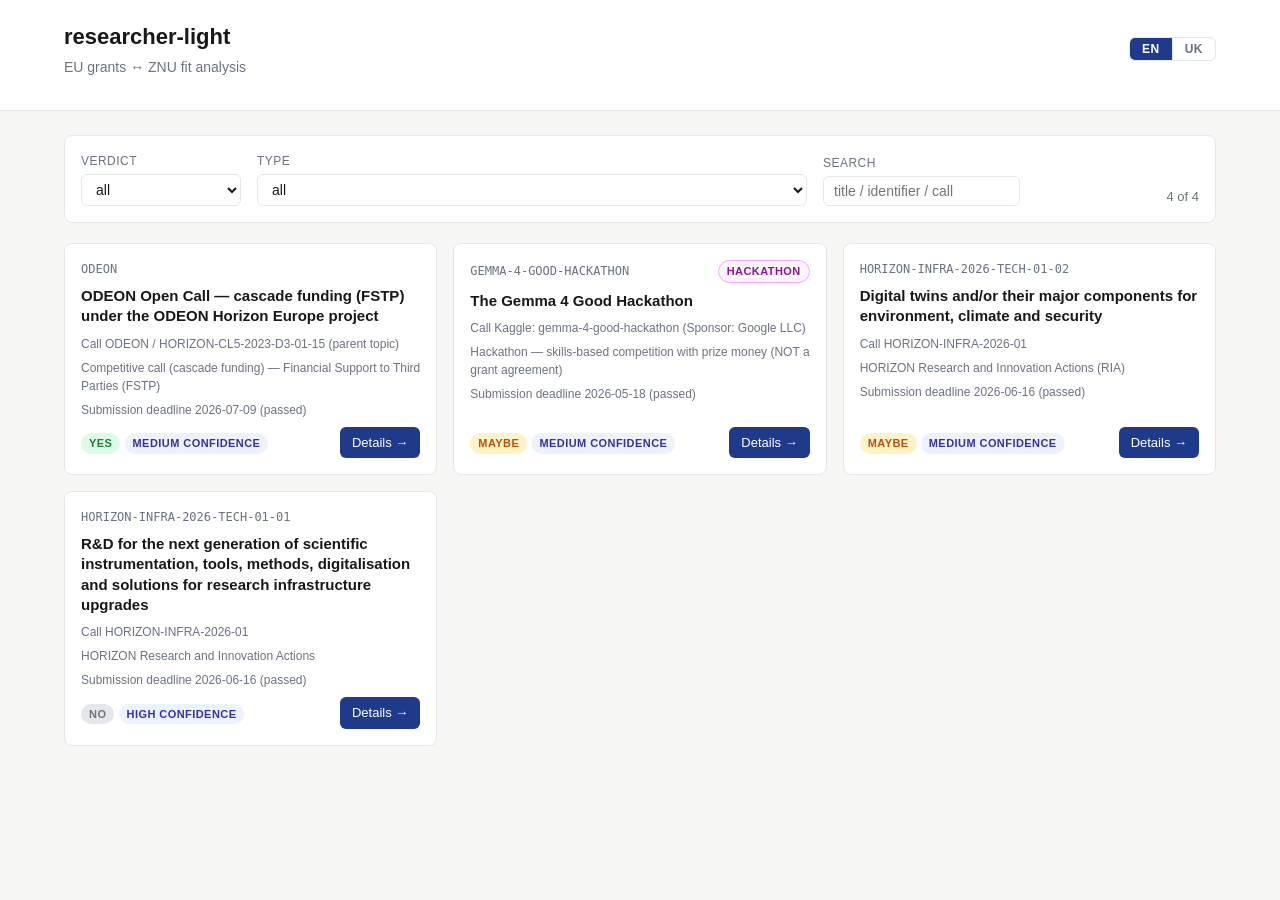
==== frontend/index.html @ e5d3b415 "researcher-light" ====
<!doctype html>
<html lang="en">
  <head>
    <meta charset="utf-8" />
    <meta name="viewport" content="width=device-width, initial-scale=1" />
    <title>researcher-light · Grants</title>
    <link rel="stylesheet" href="css/style.css" />
  </head>
  <body>
    <header class="topbar">
      <div class="topbar-inner">
        <div class="topbar-row">
          <div>
            <h1>researcher-light</h1>
            <p class="subtitle" id="subtitle">EU grants ↔ ZNU fit analysis</p>
          </div>
          <div class="lang-switcher" role="group" aria-label="Language">
            <button type="button" data-lang="en" class="lang-btn active">EN</button>
            <button type="button" data-lang="uk" class="lang-btn">UK</button>
          </div>
        </div>
      </div>
    </header>

    <main class="container">
      <section class="filters" aria-label="Filters">
        <label>
          <span data-i18n="verdictLabel">Verdict</span>
          <select id="filter-verdict">
            <option value="" data-i18n-opt="all">all</option>
            <option value="yes" data-i18n-opt="yes">yes</option>
            <option value="maybe" data-i18n-opt="maybe">maybe</option>
            <option value="no" data-i18n-opt="no">no</option>
          </select>
        </label>
        <label>
          <span data-i18n="typeLabel">Type</span>
          <select id="filter-type">
            <option value="" data-i18n-opt="all">all</option>
          </select>
        </label>
        <label>
          <span data-i18n="searchLabel">Search</span>
          <input id="filter-text" type="search" data-i18n-placeholder="searchPlaceholder" placeholder="title / identifier / call" />
        </label>
        <div class="counter" id="counter"></div>
      </section>

      <section id="grants" class="grants" aria-live="polite">
        <p class="empty" data-i18n="loading">Loading…</p>
      </section>
    </main>

    <script src="js/app.js"></script>
  </body>
</html>
---- frontend/css/style.css ----
:root {
  --bg: #f7f7f5;
  --panel: #ffffff;
  --text: #181818;
  --muted: #6b7280;
  --border: #e5e7eb;
  --accent: #1f3a8a;
  --good: #15803d;
  --good-bg: #dcfce7;
  --warn: #b45309;
  --warn-bg: #fef3c7;
  --bad: #6b7280;
  --bad-bg: #e5e7eb;
  --close-deadline: #b91c1c;
  --radius: 8px;
}

* { box-sizing: border-box; }

html, body {
  margin: 0;
  padding: 0;
  background: var(--bg);
  color: var(--text);
  font-family: -apple-system, BlinkMacSystemFont, "Segoe UI", Roboto, Oxygen, Ubuntu, sans-serif;
  font-size: 15px;
  line-height: 1.5;
}

a { color: var(--accent); }

.topbar {
  background: var(--panel);
  border-bottom: 1px solid var(--border);
}

.topbar-inner {
  max-width: 1200px;
  margin: 0 auto;
  padding: 20px 24px;
}

.topbar h1 {
  margin: 0;
  font-size: 22px;
  font-weight: 600;
}

.subtitle {
  margin: 4px 0 0;
  color: var(--muted);
  font-size: 14px;
}

.back {
  display: inline-block;
  font-size: 13px;
  text-decoration: none;
  color: var(--muted);
}
.back:hover { color: var(--accent); }

.topbar-row {
  display: flex;
  align-items: center;
  justify-content: space-between;
  margin-bottom: 12px;
  gap: 12px;
}

.lang-switcher {
  display: inline-flex;
  border: 1px solid var(--border);
  border-radius: 6px;
  overflow: hidden;
  background: #fff;
}

.lang-btn {
  appearance: none;
  border: 0;
  background: transparent;
  color: var(--muted);
  font-size: 12px;
  font-weight: 600;
  padding: 4px 12px;
  cursor: pointer;
  letter-spacing: 0.04em;
}
.lang-btn + .lang-btn { border-left: 1px solid var(--border); }
.lang-btn:hover { background: #f3f4f6; color: var(--text); }
.lang-btn.active { background: var(--accent); color: #fff; }

.container {
  max-width: 1200px;
  margin: 0 auto;
  padding: 24px;
}

/* ---------- Filters ---------- */

.filters {
  display: flex;
  gap: 16px;
  flex-wrap: wrap;
  align-items: end;
  background: var(--panel);
  border: 1px solid var(--border);
  border-radius: var(--radius);
  padding: 16px;
  margin-bottom: 20px;
}

.filters label {
  display: flex;
  flex-direction: column;
  gap: 4px;
  font-size: 12px;
  color: var(--muted);
  text-transform: uppercase;
  letter-spacing: 0.04em;
}

.filters select, .filters input {
  font-size: 14px;
  padding: 6px 10px;
  border-radius: 6px;
  border: 1px solid var(--border);
  background: #fff;
  color: var(--text);
  min-width: 160px;
}

.counter {
  margin-left: auto;
  color: var(--muted);
  font-size: 13px;
}

/* ---------- Grant cards ---------- */

.grants {
  display: grid;
  grid-template-columns: repeat(auto-fill, minmax(360px, 1fr));
  gap: 16px;
}

.card {
  background: var(--panel);
  border: 1px solid var(--border);
  border-radius: var(--radius);
  padding: 16px;
  display: flex;
  flex-direction: column;
  gap: 8px;
  transition: border-color 120ms ease, transform 120ms ease;
}
.card:hover {
  border-color: #c7cad1;
  transform: translateY(-1px);
}

.card-id {
  font-family: ui-monospace, SFMono-Regular, Menlo, monospace;
  font-size: 12px;
  color: var(--muted);
  word-break: break-all;
}

.card-title {
  margin: 0;
  font-size: 15px;
  font-weight: 600;
  line-height: 1.35;
}

.card-meta {
  display: flex;
  flex-wrap: wrap;
  gap: 6px 10px;
  font-size: 12px;
  color: var(--muted);
}

.card-foot {
  margin-top: auto;
  display: flex;
  align-items: center;
  justify-content: space-between;
  gap: 10px;
}

.deadline.close { color: var(--close-deadline); font-weight: 600; }

.badge {
  display: inline-block;
  padding: 2px 8px;
  border-radius: 999px;
  font-size: 11px;
  font-weight: 600;
  text-transform: uppercase;
  letter-spacing: 0.04em;
}
.badge-yes   { background: var(--good-bg); color: var(--good); }
.badge-maybe { background: var(--warn-bg); color: var(--warn); }
.badge-no    { background: var(--bad-bg);  color: var(--bad);  }
.badge-confidence {
  background: #eef2ff; color: #3730a3;
}
.badge-kind {
  background: #fdf4ff; color: #86198f;
  border: 1px solid #f0abfc;
}

.card-head {
  display: flex;
  justify-content: space-between;
  align-items: center;
  gap: 8px;
}

.btn {
  display: inline-block;
  padding: 6px 12px;
  border-radius: 6px;
  background: var(--accent);
  color: #fff;
  text-decoration: none;
  font-size: 13px;
  font-weight: 500;
}
.btn:hover { background: #142966; }

.empty {
  color: var(--muted);
  text-align: center;
  padding: 40px 0;
}

/* ---------- Detail page ---------- */

.detail h2 {
  margin: 32px 0 12px;
  font-size: 18px;
  font-weight: 600;
  border-bottom: 1px solid var(--border);
  padding-bottom: 6px;
}

.detail h2:first-child { margin-top: 0; }

.detail .verdict-box {
  background: var(--panel);
  border: 1px solid var(--border);
  border-radius: var(--radius);
  padding: 20px;
  margin-bottom: 20px;
}

.detail .verdict-box .badges {
  display: flex;
  gap: 8px;
  margin-bottom: 12px;
  flex-wrap: wrap;
}

.detail .verdict-box .rationale {
  margin: 12px 0 0;
  white-space: pre-wrap;
}

.detail .pair {
  display: grid;
  grid-template-columns: 200px 1fr;
  gap: 8px 16px;
  margin: 8px 0;
  font-size: 14px;
}
.detail .pair dt {
  color: var(--muted);
}
.detail .pair dd {
  margin: 0;
  white-space: pre-wrap;
}

.detail .overlap {
  border: 1px solid var(--border);
  border-radius: 6px;
  padding: 10px 12px;
  margin: 8px 0;
  background: #fff;
}
.detail .overlap .head {
  display: flex;
  justify-content: space-between;
  align-items: center;
  gap: 8px;
  margin-bottom: 6px;
  font-weight: 600;
}
.detail .overlap .head .strength {
  font-size: 11px;
  text-transform: uppercase;
  letter-spacing: 0.04em;
  padding: 2px 8px;
  border-radius: 999px;
}
.strength.high   { background: var(--good-bg); color: var(--good); }
.strength.medium { background: var(--warn-bg); color: var(--warn); }
.strength.low    { background: var(--bad-bg);  color: var(--bad);  }

.detail ul.bullets {
  margin: 6px 0 0;
  padding-left: 22px;
}

.actions {
  display: flex;
  gap: 8px;
  margin-bottom: 20px;
}

.scope-block {
  background: var(--panel);
  border: 1px solid var(--border);
  border-radius: var(--radius);
  padding: 16px;
  white-space: pre-wrap;
  font-size: 14px;
}
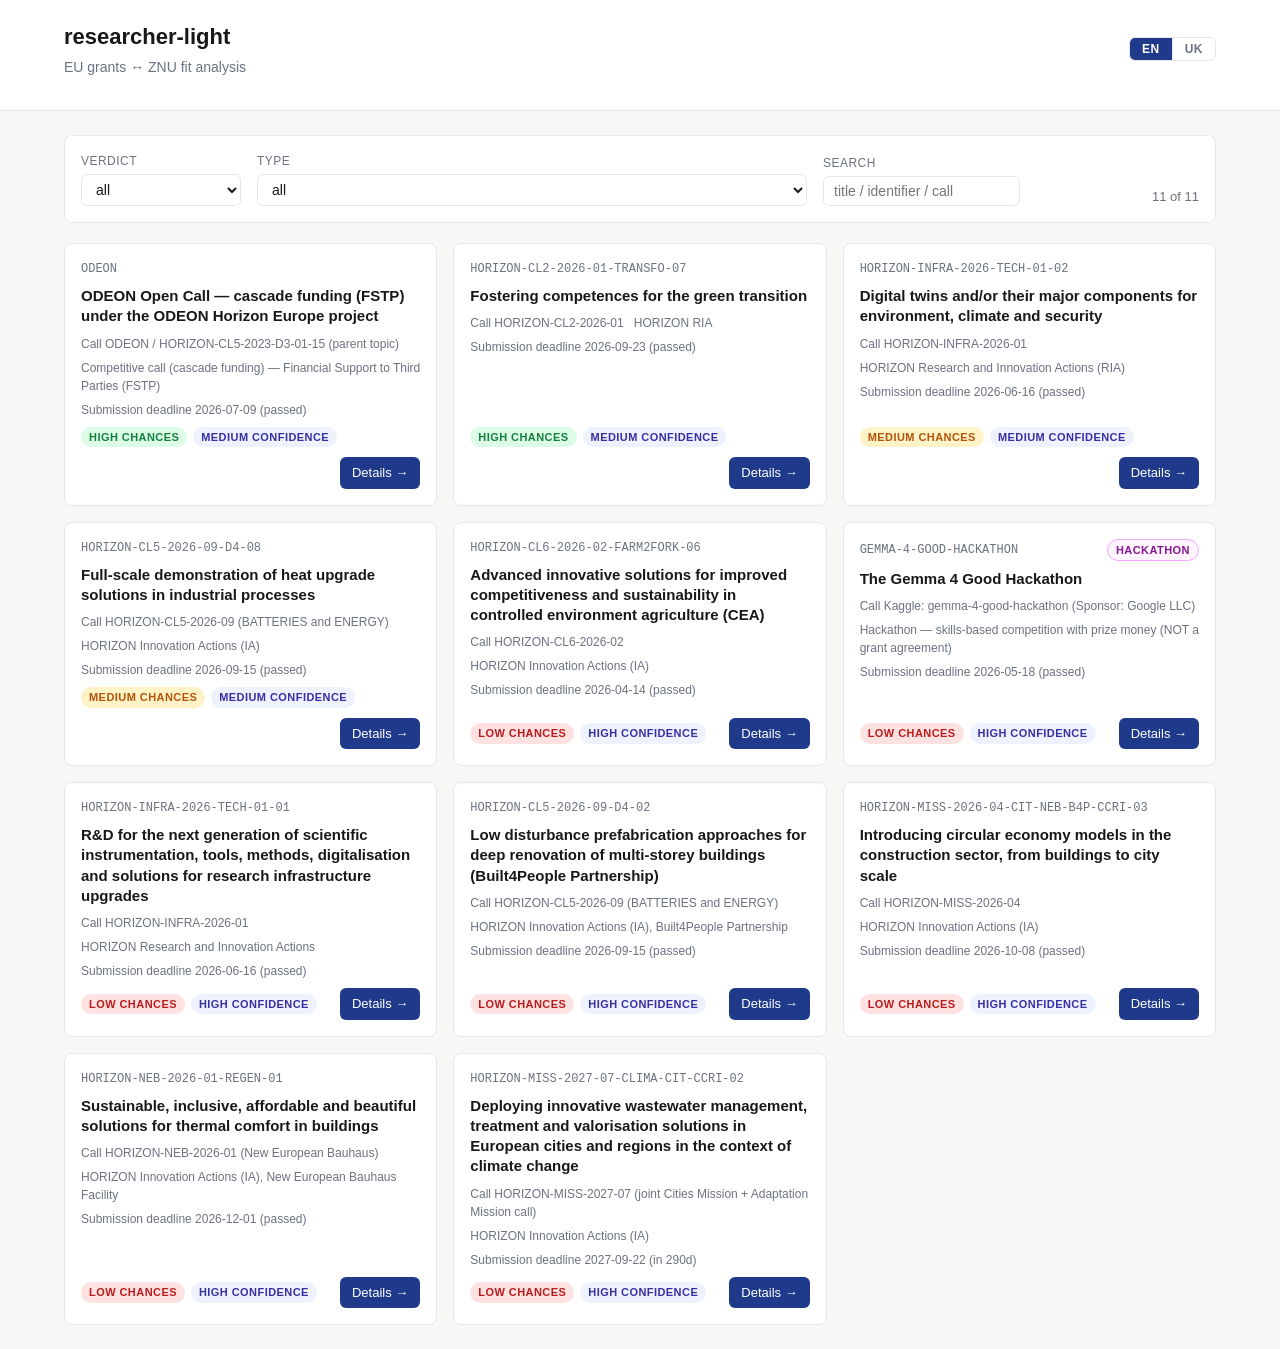
==== commit 58a01676: "researcher-light" ====
--- a/frontend/index.html
+++ b/frontend/index.html
@@ -28,9 +28,9 @@
           <span data-i18n="verdictLabel">Verdict</span>
           <select id="filter-verdict">
             <option value="" data-i18n-opt="all">all</option>
-            <option value="yes" data-i18n-opt="yes">yes</option>
-            <option value="maybe" data-i18n-opt="maybe">maybe</option>
-            <option value="no" data-i18n-opt="no">no</option>
+            <option value="yes" data-i18n-opt="yes">High chances</option>
+            <option value="maybe" data-i18n-opt="maybe">Medium chances</option>
+            <option value="no" data-i18n-opt="no">Low chances</option>
           </select>
         </label>
         <label>
--- a/frontend/css/style.css
+++ b/frontend/css/style.css
@@ -188,6 +188,13 @@
   align-items: center;
   justify-content: space-between;
   gap: 10px;
+  flex-wrap: wrap;
+}
+
+.card-foot .badges {
+  display: flex;
+  gap: 6px;
+  flex-wrap: wrap;
 }
 
 .deadline.close { color: var(--close-deadline); font-weight: 600; }
@@ -200,10 +207,11 @@
   font-weight: 600;
   text-transform: uppercase;
   letter-spacing: 0.04em;
+  white-space: nowrap;
 }
 .badge-yes   { background: var(--good-bg); color: var(--good); }
 .badge-maybe { background: var(--warn-bg); color: var(--warn); }
-.badge-no    { background: var(--bad-bg);  color: var(--bad);  }
+.badge-no    { background: #fee2e2;        color: #b91c1c;     }
 .badge-confidence {
   background: #eef2ff; color: #3730a3;
 }
@@ -228,8 +236,14 @@
   text-decoration: none;
   font-size: 13px;
   font-weight: 500;
+  white-space: nowrap;
+  flex-shrink: 0;
 }
 .btn:hover { background: #142966; }
+
+.card-foot .btn {
+  margin-left: auto;
+}
 
 .empty {
   color: var(--muted);
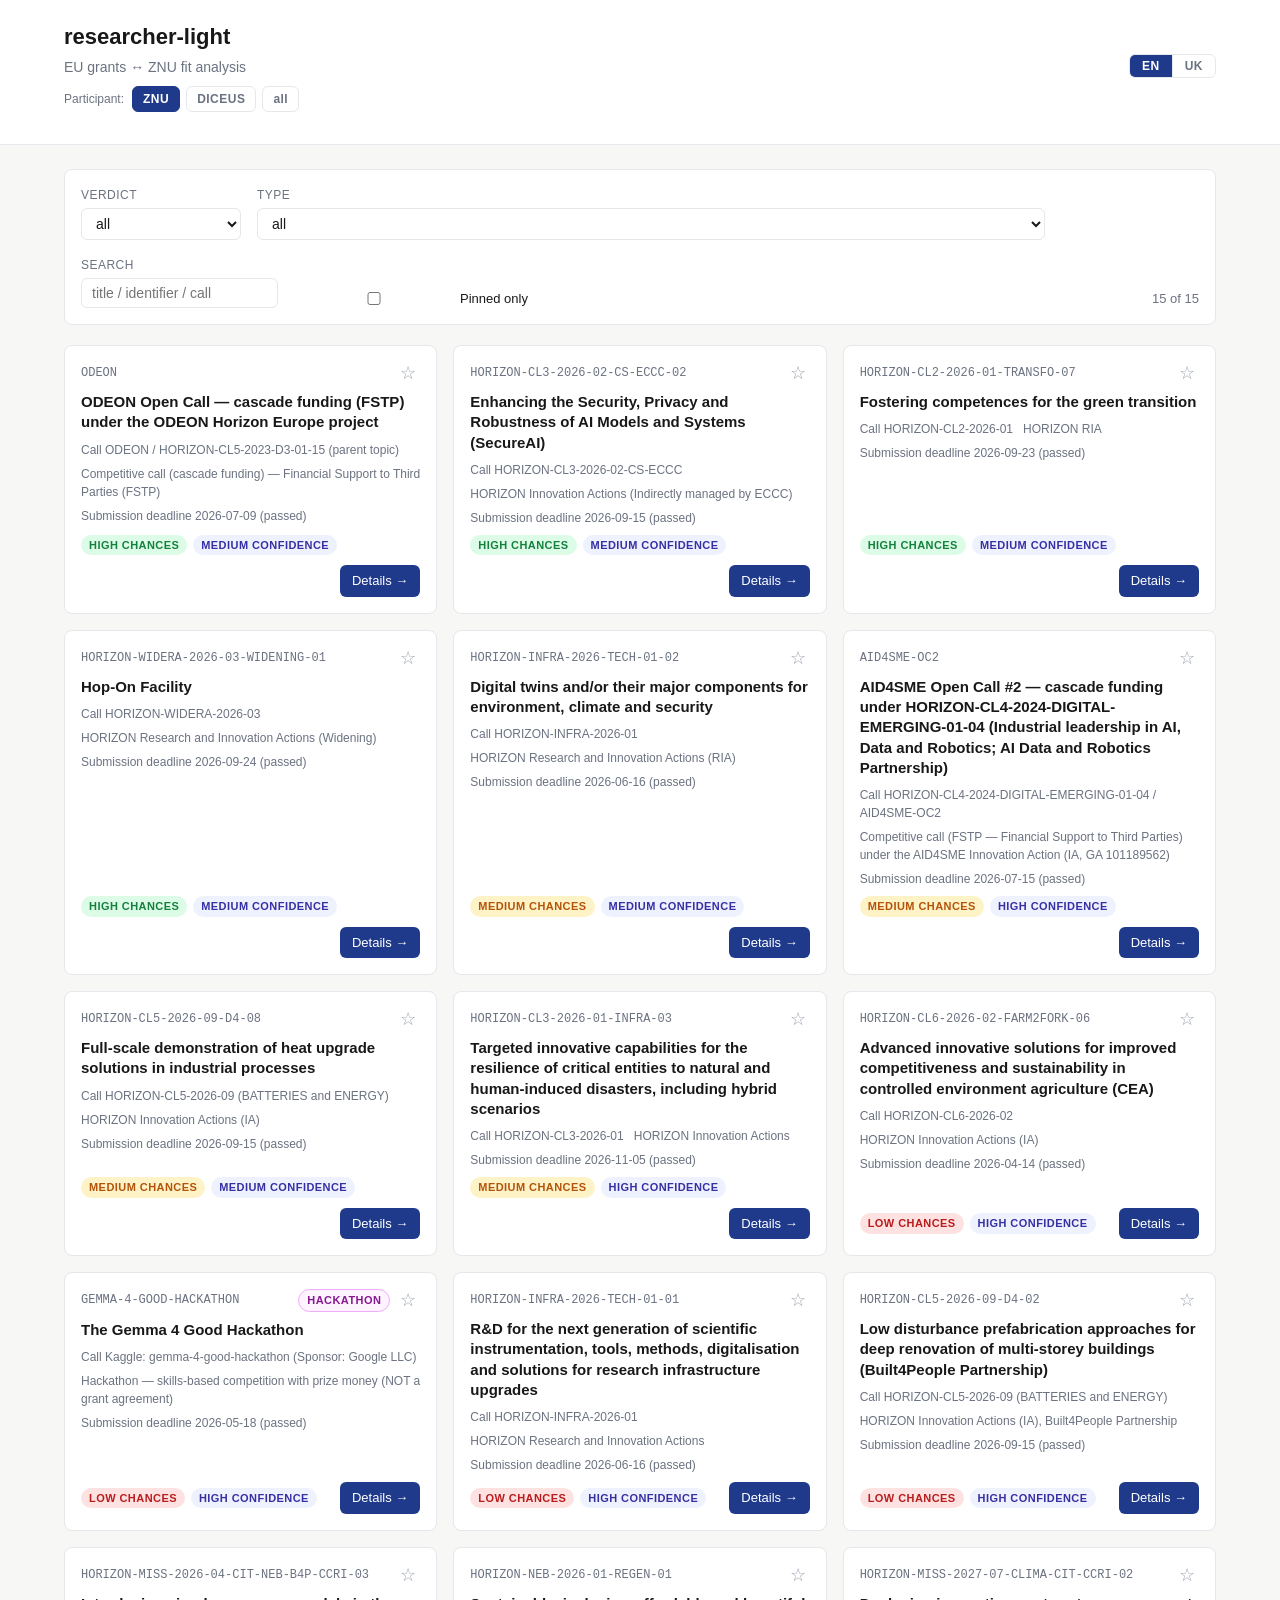
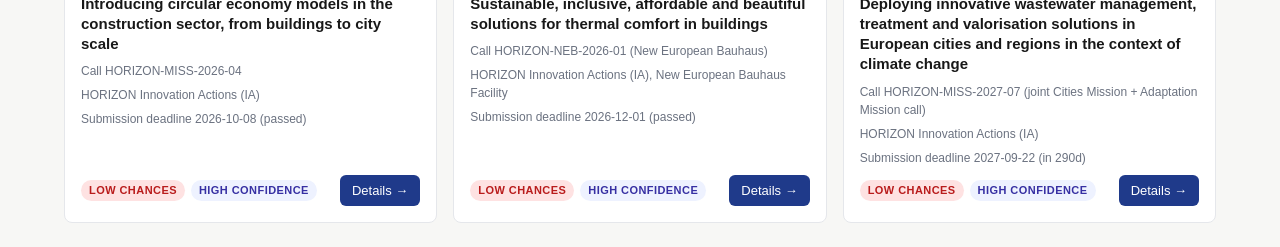
==== commit f2509c4c: "project based search" ====
--- a/frontend/index.html
+++ b/frontend/index.html
@@ -13,6 +13,7 @@
           <div>
             <h1>researcher-light</h1>
             <p class="subtitle" id="subtitle">EU grants ↔ ZNU fit analysis</p>
+            <nav class="participant-switch" id="participant-switch" aria-label="Participant"></nav>
           </div>
           <div class="lang-switcher" role="group" aria-label="Language">
             <button type="button" data-lang="en" class="lang-btn active">EN</button>
@@ -43,6 +44,10 @@
           <span data-i18n="searchLabel">Search</span>
           <input id="filter-text" type="search" data-i18n-placeholder="searchPlaceholder" placeholder="title / identifier / call" />
         </label>
+        <label class="filter-pinned-label">
+          <input id="filter-pinned" type="checkbox" />
+          <span data-i18n="pinnedFilterLabel">Pinned only</span>
+        </label>
         <div class="counter" id="counter"></div>
       </section>
 
@@ -51,6 +56,6 @@
       </section>
     </main>
 
-    <script src="js/app.js"></script>
+    <script src="js/app.js?v=2"></script>
   </body>
 </html>
--- a/frontend/css/style.css
+++ b/frontend/css/style.css
@@ -91,6 +91,32 @@
 .lang-btn:hover { background: #f3f4f6; color: var(--text); }
 .lang-btn.active { background: var(--accent); color: #fff; }
 
+.participant-switch {
+  display: flex;
+  align-items: center;
+  flex-wrap: wrap;
+  gap: 6px;
+  margin-top: 8px;
+}
+.participant-label {
+  font-size: 12px;
+  color: var(--muted);
+  margin-right: 2px;
+}
+.participant-btn {
+  font-size: 12px;
+  font-weight: 600;
+  letter-spacing: 0.04em;
+  text-decoration: none;
+  color: var(--muted);
+  border: 1px solid var(--border);
+  border-radius: 6px;
+  padding: 3px 10px;
+  background: #fff;
+}
+.participant-btn:hover { background: #f3f4f6; color: var(--text); }
+.participant-btn.active { background: var(--accent); color: #fff; border-color: var(--accent); }
+
 .container {
   max-width: 1200px;
   margin: 0 auto;
@@ -226,6 +252,45 @@
   align-items: center;
   gap: 8px;
 }
+
+.card-head-right {
+  display: inline-flex;
+  align-items: center;
+  gap: 6px;
+}
+
+.card.is-pinned {
+  border-color: #fbbf24;
+  box-shadow: 0 0 0 1px #fbbf24 inset;
+}
+
+.pin-btn {
+  appearance: none;
+  background: transparent;
+  border: 0;
+  padding: 2px 4px;
+  font-size: 18px;
+  line-height: 1;
+  cursor: pointer;
+  color: #9ca3af;
+  border-radius: 4px;
+  transition: color 120ms ease, background 120ms ease;
+}
+.pin-btn:hover { background: #f3f4f6; color: #d97706; }
+.pin-btn.pinned { color: #f59e0b; }
+.pin-btn.pinned:hover { color: #b45309; }
+
+.filter-pinned-label {
+  flex-direction: row !important;
+  align-items: center !important;
+  gap: 6px !important;
+  text-transform: none !important;
+  letter-spacing: 0 !important;
+  font-size: 13px !important;
+  color: var(--text) !important;
+  cursor: pointer;
+}
+.filter-pinned-label input { margin: 0; }
 
 .btn {
   display: inline-block;
@@ -333,7 +398,22 @@
   display: flex;
   gap: 8px;
   margin-bottom: 20px;
-}
+  align-items: center;
+}
+
+.btn-pin {
+  background: #fff;
+  color: var(--text);
+  border: 1px solid var(--border);
+  display: inline-flex;
+  align-items: center;
+  gap: 6px;
+  cursor: pointer;
+}
+.btn-pin:hover { background: #f9fafb; border-color: #fbbf24; color: #b45309; }
+.btn-pin .pin-glyph { font-size: 16px; color: #9ca3af; line-height: 1; }
+.btn-pin.pinned { background: #fef3c7; border-color: #fbbf24; color: #92400e; }
+.btn-pin.pinned .pin-glyph { color: #f59e0b; }
 
 .scope-block {
   background: var(--panel);
